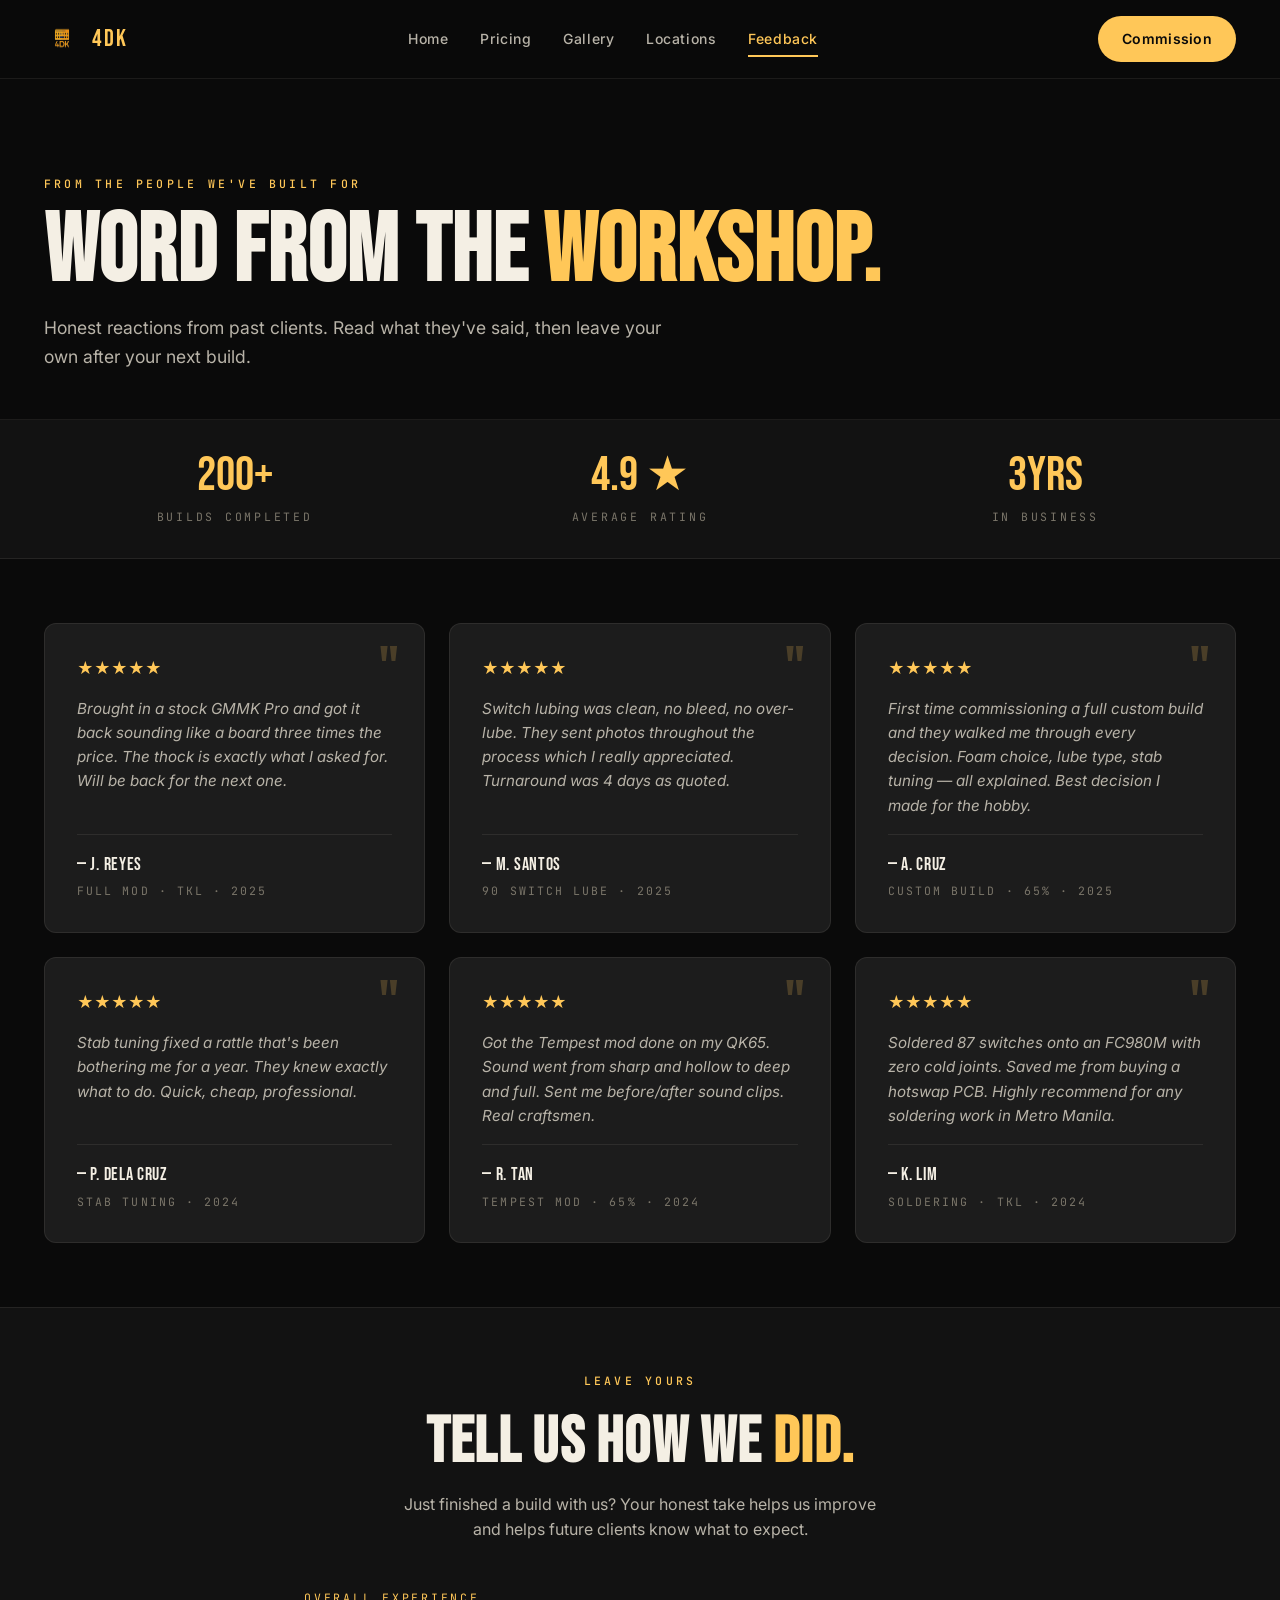
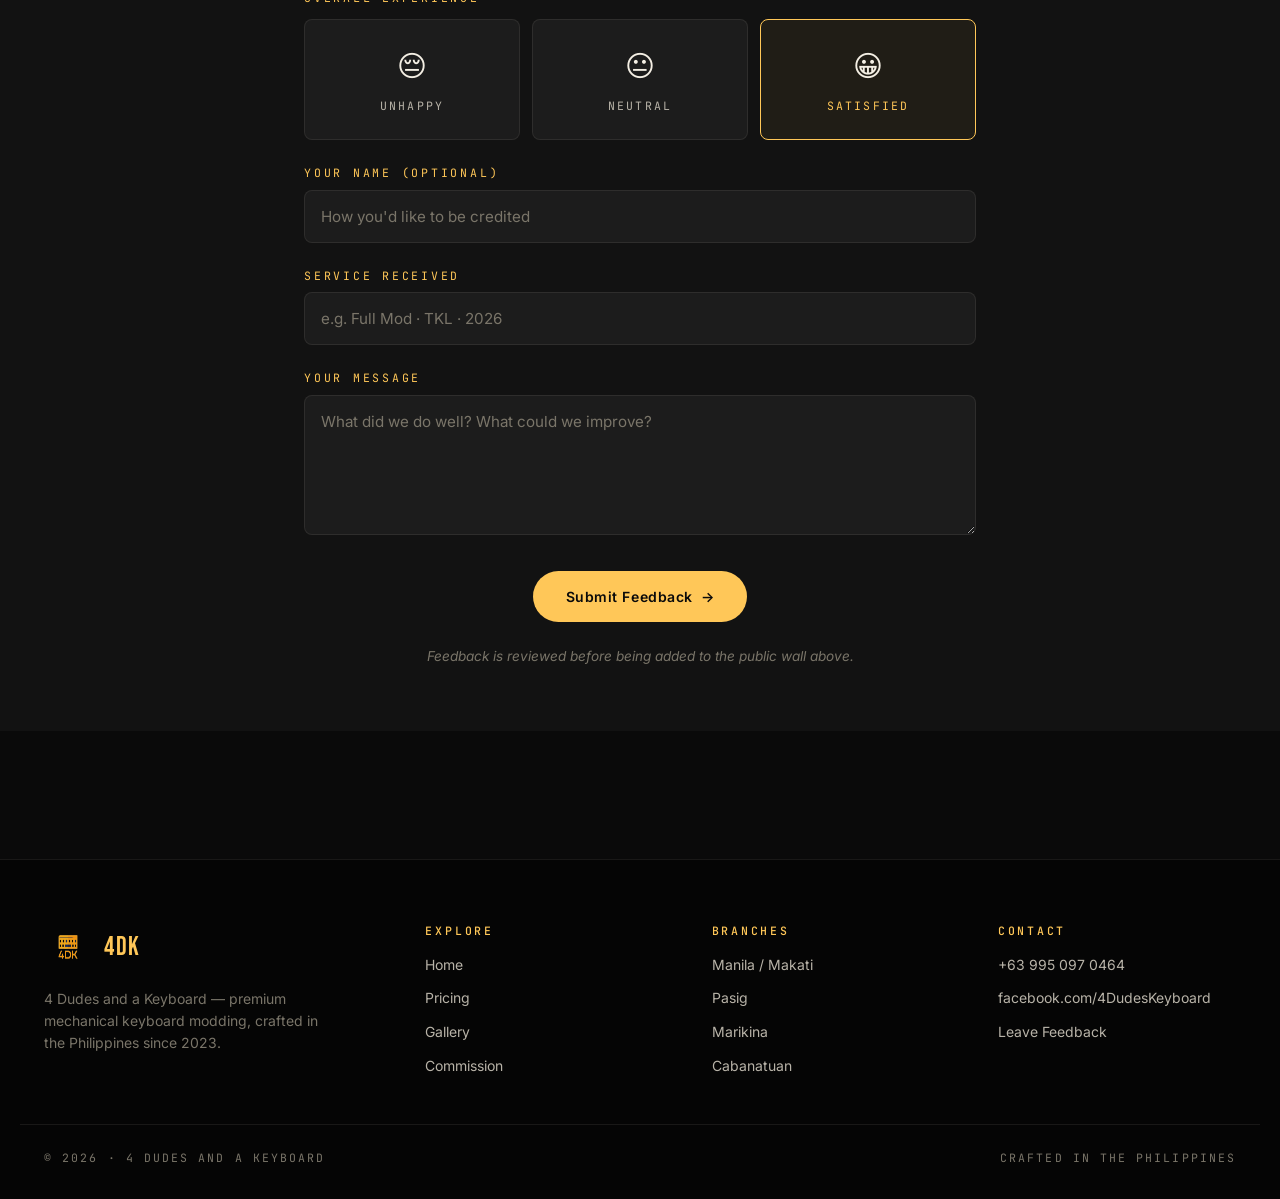
==== feedback.html @ 4314f9ac "Version 1.0" ====
<!DOCTYPE html>
<html lang="en">
<head>
  <meta charset="UTF-8">
  <meta name="viewport" content="width=device-width, initial-scale=1.0">
  <title>Feedback — 4DK</title>
  <meta name="description" content="What past clients say about 4DK keyboard modding service. Leave your own feedback after your build.">
  <link rel="icon" href="images/4dkminilogonobg.png">
  <link rel="stylesheet" href="assets/css/styles.css">

  <style>
    /* ── PAGE HERO ─────────────────────────────────────────── */
    .page-hero {
      padding: var(--sp-9) 0 var(--sp-7);
      border-bottom: 1px solid var(--rule);
    }

    .page-hero__title {
      font-family: 'Bebas Neue', sans-serif;
      font-size: var(--fs-display-xl);
      line-height: 0.92;
      letter-spacing: 0.01em;
      color: var(--ink);
      text-transform: uppercase;
      margin-bottom: var(--sp-4);
    }

    .page-hero__title em {
      font-style: normal;
      color: var(--yellow);
    }

    .page-hero__lede {
      font-size: 1.1rem;
      color: var(--ink-mid);
      max-width: 620px;
      line-height: 1.65;
    }

    /* ── STATS STRIP ───────────────────────────────────────── */
    .stats {
      background: var(--bg-elev-1);
      border-bottom: 1px solid var(--rule);
      padding: var(--sp-6) 0;
    }

    .stats__grid {
      display: grid;
      grid-template-columns: repeat(3, 1fr);
      gap: var(--sp-5);
      text-align: center;
    }

    .stat__value {
      font-family: 'Bebas Neue', sans-serif;
      font-size: 3rem;
      line-height: 1;
      color: var(--yellow);
      margin-bottom: var(--sp-2);
    }

    .stat__label {
      font-family: 'JetBrains Mono', monospace;
      font-size: var(--fs-eyebrow);
      letter-spacing: 0.24em;
      text-transform: uppercase;
      color: var(--ink-dim);
    }

    @media (max-width: 720px) {
      .stats__grid { grid-template-columns: 1fr; gap: var(--sp-4); }
    }

    /* ── REVIEWS GRID ──────────────────────────────────────── */
    .reviews {
      padding: var(--sp-8) 0;
    }

    .reviews__grid {
      display: grid;
      grid-template-columns: repeat(3, 1fr);
      gap: var(--sp-5);
    }

    .review {
      background: var(--bg-card);
      border: 1px solid var(--rule);
      border-radius: 12px;
      padding: var(--sp-6);
      display: flex;
      flex-direction: column;
      gap: var(--sp-4);
      transition: all 0.25s var(--ease);
      position: relative;
    }

    .review:hover {
      border-color: var(--rule-accent);
      transform: translateY(-3px);
    }

    .review__quote-mark {
      position: absolute;
      top: var(--sp-4);
      right: var(--sp-5);
      font-family: 'Bebas Neue', sans-serif;
      font-size: 4rem;
      line-height: 1;
      color: var(--yellow);
      opacity: 0.2;
    }

    .review__stars {
      display: flex;
      gap: 2px;
      color: var(--yellow);
      font-size: 1rem;
    }

    .review__body {
      font-size: 0.95rem;
      color: var(--ink-mid);
      line-height: 1.6;
      font-style: italic;
      flex: 1;
    }

    .review__meta {
      padding-top: var(--sp-4);
      border-top: 1px solid var(--rule);
      display: flex;
      flex-direction: column;
      gap: var(--sp-1);
    }

    .review__name {
      font-family: 'Bebas Neue', sans-serif;
      font-size: 1.1rem;
      letter-spacing: 0.04em;
      color: var(--ink);
      text-transform: uppercase;
    }

    .review__detail {
      font-family: 'JetBrains Mono', monospace;
      font-size: var(--fs-eyebrow);
      letter-spacing: 0.18em;
      text-transform: uppercase;
      color: var(--ink-dim);
    }

    @media (max-width: 880px) {
      .reviews__grid { grid-template-columns: 1fr; }
    }
    @media (min-width: 881px) and (max-width: 1120px) {
      .reviews__grid { grid-template-columns: repeat(2, 1fr); }
    }

    /* ── SUBMIT SECTION ────────────────────────────────────── */
    .submit {
      background: var(--bg-elev-1);
      border-top: 1px solid var(--rule);
      padding: var(--sp-8) 0;
    }

    .submit__inner {
      max-width: 720px;
      margin: 0 auto;
      padding: 0 var(--sp-5);
    }

    .submit__head {
      text-align: center;
      margin-bottom: var(--sp-7);
    }

    .submit__title {
      font-family: 'Bebas Neue', sans-serif;
      font-size: var(--fs-display);
      letter-spacing: 0.02em;
      color: var(--ink);
      text-transform: uppercase;
      margin-bottom: var(--sp-3);
    }

    .submit__title em {
      font-style: normal;
      color: var(--yellow);
    }

    .submit__desc {
      color: var(--ink-mid);
      max-width: 480px;
      margin: 0 auto;
    }

    .feedback-form {
      display: flex;
      flex-direction: column;
      gap: var(--sp-5);
    }

    .rating-group {
      display: flex;
      flex-direction: column;
      gap: var(--sp-3);
    }

    .rating-group__label {
      font-family: 'JetBrains Mono', monospace;
      font-size: var(--fs-eyebrow);
      letter-spacing: 0.24em;
      text-transform: uppercase;
      color: var(--yellow);
    }

    .rating-options {
      display: flex;
      gap: var(--sp-3);
      flex-wrap: wrap;
    }

    .rating-option {
      flex: 1;
      min-width: 130px;
      padding: var(--sp-5);
      background: var(--bg-card);
      border: 1px solid var(--rule);
      border-radius: 8px;
      cursor: pointer;
      text-align: center;
      transition: all 0.2s var(--ease);
      display: flex;
      flex-direction: column;
      align-items: center;
      gap: var(--sp-2);
    }

    .rating-option:hover {
      border-color: var(--rule-accent);
      background: var(--bg-elev-2);
    }

    .rating-option.is-selected {
      border-color: var(--yellow);
      background: rgba(255, 199, 88, 0.06);
    }

    .rating-option__icon {
      font-size: 1.8rem;
    }

    .rating-option__label {
      font-family: 'JetBrains Mono', monospace;
      font-size: var(--fs-eyebrow);
      letter-spacing: 0.18em;
      text-transform: uppercase;
      color: var(--ink-mid);
    }

    .rating-option.is-selected .rating-option__label {
      color: var(--yellow);
    }

    .form-field {
      display: flex;
      flex-direction: column;
      gap: var(--sp-2);
    }

    .form-field label {
      font-family: 'JetBrains Mono', monospace;
      font-size: var(--fs-eyebrow);
      letter-spacing: 0.24em;
      text-transform: uppercase;
      color: var(--yellow);
    }

    .form-field input,
    .form-field textarea {
      width: 100%;
      padding: var(--sp-4);
      background: var(--bg-card);
      border: 1px solid var(--rule);
      border-radius: 8px;
      color: var(--ink);
      font-family: 'Inter', sans-serif;
      font-size: 0.95rem;
      transition: border-color 0.2s var(--ease);
      resize: vertical;
    }

    .form-field input:focus,
    .form-field textarea:focus {
      outline: none;
      border-color: var(--yellow);
    }

    .form-field textarea { min-height: 140px; }

    .form-field input::placeholder,
    .form-field textarea::placeholder {
      color: var(--ink-dim);
    }

    .form-submit {
      display: flex;
      gap: var(--sp-4);
      justify-content: center;
      align-items: center;
      margin-top: var(--sp-3);
    }

    .form-note {
      font-size: 0.85rem;
      color: var(--ink-dim);
      font-style: italic;
    }

    /* success state */
    .submit-success {
      display: none;
      text-align: center;
      padding: var(--sp-8) var(--sp-5);
    }

    .submit-success.is-visible { display: block; }

    .submit-success__icon {
      width: 70px;
      height: 70px;
      border: 1px solid var(--yellow);
      border-radius: 50%;
      display: flex;
      align-items: center;
      justify-content: center;
      margin: 0 auto var(--sp-5);
      color: var(--yellow);
      font-size: 1.8rem;
    }

    .submit-success__title {
      font-family: 'Bebas Neue', sans-serif;
      font-size: 2rem;
      letter-spacing: 0.04em;
      color: var(--ink);
      text-transform: uppercase;
      margin-bottom: var(--sp-3);
    }

    .submit-success__desc {
      color: var(--ink-mid);
      max-width: 480px;
      margin: 0 auto;
    }

  </style>
</head>
<body>

  <div id="nav-mount"></div>

  <!-- ═══ PAGE HERO ═══════════════════════════════════════════ -->
  <section class="page-hero">
    <div class="container">
      <div class="eyebrow" style="margin-bottom: var(--sp-4);">From The People We've Built For</div>
      <h1 class="page-hero__title">
        Word from the <em>workshop.</em>
      </h1>
      <p class="page-hero__lede">
        Honest reactions from past clients. Read what they've said, then leave
        your own after your next build.
      </p>
    </div>
  </section>

  <!-- ═══ STATS ═══════════════════════════════════════════════ -->
  <section class="stats">
    <div class="container">
      <div class="stats__grid">
        <div class="stat">
          <div class="stat__value">200+</div>
          <div class="stat__label">Builds Completed</div>
        </div>
        <div class="stat">
          <div class="stat__value">4.9 ★</div>
          <div class="stat__label">Average Rating</div>
        </div>
        <div class="stat">
          <div class="stat__value">3yrs</div>
          <div class="stat__label">In Business</div>
        </div>
      </div>
    </div>
  </section>

  <!-- ═══ REVIEWS ═════════════════════════════════════════════ -->
  <section class="reviews">
    <div class="container">
      <div class="reviews__grid">

        <article class="review">
          <span class="review__quote-mark">"</span>
          <div class="review__stars">★★★★★</div>
          <p class="review__body">
            Brought in a stock GMMK Pro and got it back sounding like a board three times the price. The thock is exactly what I asked for. Will be back for the next one.
          </p>
          <div class="review__meta">
            <span class="review__name">— J. Reyes</span>
            <span class="review__detail">Full Mod · TKL · 2025</span>
          </div>
        </article>

        <article class="review">
          <span class="review__quote-mark">"</span>
          <div class="review__stars">★★★★★</div>
          <p class="review__body">
            Switch lubing was clean, no bleed, no over-lube. They sent photos throughout the process which I really appreciated. Turnaround was 4 days as quoted.
          </p>
          <div class="review__meta">
            <span class="review__name">— M. Santos</span>
            <span class="review__detail">90 Switch Lube · 2025</span>
          </div>
        </article>

        <article class="review">
          <span class="review__quote-mark">"</span>
          <div class="review__stars">★★★★★</div>
          <p class="review__body">
            First time commissioning a full custom build and they walked me through every decision. Foam choice, lube type, stab tuning — all explained. Best decision I made for the hobby.
          </p>
          <div class="review__meta">
            <span class="review__name">— A. Cruz</span>
            <span class="review__detail">Custom Build · 65% · 2025</span>
          </div>
        </article>

        <article class="review">
          <span class="review__quote-mark">"</span>
          <div class="review__stars">★★★★★</div>
          <p class="review__body">
            Stab tuning fixed a rattle that's been bothering me for a year. They knew exactly what to do. Quick, cheap, professional.
          </p>
          <div class="review__meta">
            <span class="review__name">— P. Dela Cruz</span>
            <span class="review__detail">Stab Tuning · 2024</span>
          </div>
        </article>

        <article class="review">
          <span class="review__quote-mark">"</span>
          <div class="review__stars">★★★★★</div>
          <p class="review__body">
            Got the Tempest mod done on my QK65. Sound went from sharp and hollow to deep and full. Sent me before/after sound clips. Real craftsmen.
          </p>
          <div class="review__meta">
            <span class="review__name">— R. Tan</span>
            <span class="review__detail">Tempest Mod · 65% · 2024</span>
          </div>
        </article>

        <article class="review">
          <span class="review__quote-mark">"</span>
          <div class="review__stars">★★★★★</div>
          <p class="review__body">
            Soldered 87 switches onto an FC980M with zero cold joints. Saved me from buying a hotswap PCB. Highly recommend for any soldering work in Metro Manila.
          </p>
          <div class="review__meta">
            <span class="review__name">— K. Lim</span>
            <span class="review__detail">Soldering · TKL · 2024</span>
          </div>
        </article>

      </div>
    </div>
  </section>

  <!-- ═══ SUBMIT FEEDBACK ═════════════════════════════════════ -->
  <section class="submit">
    <div class="submit__inner">

      <div class="submit__head">
        <div class="eyebrow" style="margin-bottom: var(--sp-4);">Leave Yours</div>
        <h2 class="submit__title">Tell us how we <em>did.</em></h2>
        <p class="submit__desc">
          Just finished a build with us? Your honest take helps us improve and
          helps future clients know what to expect.
        </p>
      </div>

      <form class="feedback-form" id="feedbackForm">

        <div class="rating-group">
          <span class="rating-group__label">Overall Experience</span>
          <div class="rating-options" id="ratingOptions">
            <div class="rating-option" data-rating="unhappy">
              <div class="rating-option__icon">😔</div>
              <div class="rating-option__label">Unhappy</div>
            </div>
            <div class="rating-option" data-rating="neutral">
              <div class="rating-option__icon">😐</div>
              <div class="rating-option__label">Neutral</div>
            </div>
            <div class="rating-option is-selected" data-rating="satisfied">
              <div class="rating-option__icon">😀</div>
              <div class="rating-option__label">Satisfied</div>
            </div>
          </div>
        </div>

        <div class="form-field">
          <label for="name">Your Name (optional)</label>
          <input type="text" id="name" name="name" placeholder="How you'd like to be credited">
        </div>

        <div class="form-field">
          <label for="service">Service Received</label>
          <input type="text" id="service" name="service" placeholder="e.g. Full Mod · TKL · 2026">
        </div>

        <div class="form-field">
          <label for="message">Your Message</label>
          <textarea id="message" name="message" placeholder="What did we do well? What could we improve?"></textarea>
        </div>

        <div class="form-submit">
          <button type="submit" class="btn btn--primary">
            Submit Feedback
            <span class="btn__arrow">→</span>
          </button>
        </div>

        <p class="form-note text-center">
          Feedback is reviewed before being added to the public wall above.
        </p>

      </form>

      <div class="submit-success" id="submitSuccess">
        <div class="submit-success__icon">✓</div>
        <h3 class="submit-success__title">Thank You</h3>
        <p class="submit-success__desc">
          Your feedback has been received. We review every submission and add
          approved entries to the public wall within a few days. Your honest take
          helps us get better.
        </p>
      </div>

    </div>
  </section>

  <div id="footer-mount"></div>

  <script src="assets/js/components.js"></script>
  <script>
    /* ── Rating selector ── */
    document.querySelectorAll('.rating-option').forEach(opt => {
      opt.addEventListener('click', () => {
        document.querySelectorAll('.rating-option').forEach(o => o.classList.remove('is-selected'));
        opt.classList.add('is-selected');
      });
    });

    /* ── Form submission ──
       Currently shows local "thank you" state. Wire to Tally → Notion
       (or any backend) by replacing the submit handler with a fetch call. */
    document.getElementById('feedbackForm').addEventListener('submit', (e) => {
      e.preventDefault();
      const data = {
        rating: document.querySelector('.rating-option.is-selected')?.dataset.rating || 'neutral',
        name: document.getElementById('name').value,
        service: document.getElementById('service').value,
        message: document.getElementById('message').value,
      };
      // TODO: send `data` to your backend / Tally / Notion endpoint
      console.log('Feedback submitted:', data);

      document.getElementById('feedbackForm').style.display = 'none';
      document.getElementById('submitSuccess').classList.add('is-visible');
      document.getElementById('submitSuccess').scrollIntoView({ behavior: 'smooth', block: 'center' });
    });
  </script>
</body>
</html>
---- assets/css/styles.css ----
/* ═══════════════════════════════════════════════════════════════════
   4DK · 4 DUDES AND A KEYBOARD
   Master stylesheet — design tokens, layout primitives, components
   ═══════════════════════════════════════════════════════════════════ */

@import url('https://fonts.googleapis.com/css2?family=Bebas+Neue&family=Inter:wght@300;400;500;600;700;900&family=JetBrains+Mono:wght@400;500&display=swap');

/* ── DESIGN TOKENS ───────────────────────────────────────────────── */
:root {
  /* Surfaces */
  --bg:          #0a0a0a;
  --bg-elev-1:   #121212;
  --bg-elev-2:   #181818;
  --bg-card:     #1c1c1c;
  --bg-overlay:  rgba(10, 10, 10, 0.92);

  /* Brand accent — the 4DK yellow */
  --yellow:      #ffc758;
  --yellow-deep: #fcac0e;
  --yellow-soft: #b89346;
  --yellow-faint:#4a3b1a;

  /* Ink / text */
  --ink:         #f4efe4;
  --ink-mid:     #b8b3a8;
  --ink-dim:     #7a7569;
  --ink-faint:   #3a3833;

  /* Rules / borders */
  --rule:        rgba(244, 239, 228, 0.08);
  --rule-strong: rgba(244, 239, 228, 0.18);
  --rule-accent: rgba(255, 199, 88, 0.20);

  /* Type scale */
  --fs-display-xl: clamp(3rem, 8vw, 6rem);
  --fs-display:    clamp(2.25rem, 5vw, 4rem);
  --fs-h1:         clamp(1.75rem, 3.5vw, 2.5rem);
  --fs-h2:         clamp(1.4rem, 2.5vw, 1.75rem);
  --fs-h3:         clamp(1.15rem, 2vw, 1.3rem);
  --fs-body:       1rem;
  --fs-small:      0.875rem;
  --fs-mono:       0.85rem;
  --fs-eyebrow:    0.72rem;

  /* Spacing scale */
  --sp-1: 0.25rem;
  --sp-2: 0.5rem;
  --sp-3: 0.75rem;
  --sp-4: 1rem;
  --sp-5: 1.5rem;
  --sp-6: 2rem;
  --sp-7: 3rem;
  --sp-8: 4rem;
  --sp-9: 6rem;
  --sp-10: 8rem;

  /* Containers */
  --container-max: 1240px;
  --container-narrow: 920px;
  --container-tight: 680px;

  /* Motion */
  --ease: cubic-bezier(.4, 0, .2, 1);
  --ease-out: cubic-bezier(.16, 1, .3, 1);
}

/* ── RESET ───────────────────────────────────────────────────────── */
*, *::before, *::after { box-sizing: border-box; margin: 0; padding: 0; }

html { scroll-behavior: smooth; }

body {
  min-height: 100vh;
  background: var(--bg);
  color: var(--ink);
  font-family: 'Inter', system-ui, sans-serif;
  font-size: var(--fs-body);
  line-height: 1.55;
  font-weight: 400;
  -webkit-font-smoothing: antialiased;
  -moz-osx-font-smoothing: grayscale;
  overflow-x: hidden;
}

img { max-width: 100%; display: block; }

a {
  color: inherit;
  text-decoration: none;
  transition: color 0.2s var(--ease);
}

button {
  background: none;
  border: none;
  cursor: pointer;
  font-family: inherit;
  color: inherit;
}

/* ── TYPOGRAPHY PRIMITIVES ───────────────────────────────────────── */
.display {
  font-family: 'Bebas Neue', 'Inter', sans-serif;
  font-weight: 400;
  letter-spacing: 0.04em;
  line-height: 0.95;
  text-transform: uppercase;
}

.eyebrow {
  font-family: 'JetBrains Mono', monospace;
  font-size: var(--fs-eyebrow);
  letter-spacing: 0.28em;
  text-transform: uppercase;
  color: var(--yellow);
  font-weight: 500;
}

.mono { font-family: 'JetBrains Mono', monospace; }

h1, h2, h3, h4 { font-weight: 700; line-height: 1.15; letter-spacing: -0.01em; }

p { color: var(--ink-mid); }

/* ── CONTAINERS ──────────────────────────────────────────────────── */
.container {
  width: 100%;
  max-width: var(--container-max);
  margin: 0 auto;
  padding: 0 var(--sp-5);
}

.container--narrow { max-width: var(--container-narrow); }
.container--tight  { max-width: var(--container-tight); }

.section { padding: var(--sp-9) 0; }
.section--tight { padding: var(--sp-7) 0; }

/* ── NAVIGATION ──────────────────────────────────────────────────── */
.nav {
  position: sticky;
  top: 0;
  z-index: 100;
  background: var(--bg-overlay);
  backdrop-filter: blur(14px);
  -webkit-backdrop-filter: blur(14px);
  border-bottom: 1px solid var(--rule);
}

.nav__inner {
  max-width: var(--container-max);
  margin: 0 auto;
  padding: var(--sp-4) var(--sp-5);
  display: flex;
  align-items: center;
  justify-content: space-between;
  gap: var(--sp-5);
}

.nav__brand {
  display: flex;
  align-items: center;
  gap: var(--sp-3);
  font-family: 'Bebas Neue', sans-serif;
  font-size: 1.5rem;
  letter-spacing: 0.08em;
  color: var(--yellow);
  flex-shrink: 0;
}

.nav__brand img { width: 36px; height: 36px; }

.nav__links {
  display: flex;
  align-items: center;
  gap: var(--sp-6);
  list-style: none;
}

.nav__links a {
  font-size: var(--fs-small);
  font-weight: 500;
  letter-spacing: 0.04em;
  color: var(--ink-mid);
  position: relative;
  padding: var(--sp-2) 0;
}

.nav__links a:hover { color: var(--ink); }

.nav__links a.is-current {
  color: var(--yellow);
}

.nav__links a.is-current::after {
  content: "";
  position: absolute;
  bottom: -2px;
  left: 0;
  right: 0;
  height: 2px;
  background: var(--yellow);
}

.nav__cta {
  padding: var(--sp-3) var(--sp-5);
  background: var(--yellow);
  color: var(--bg);
  border-radius: 999px;
  font-size: var(--fs-small);
  font-weight: 600;
  letter-spacing: 0.02em;
  transition: all 0.2s var(--ease);
}

.nav__cta:hover {
  background: var(--yellow-deep);
  transform: translateY(-1px);
}

.nav__toggle { display: none; }

/* mobile nav */
@media (max-width: 880px) {
  .nav__links { display: none; }
  .nav__toggle {
    display: flex;
    flex-direction: column;
    gap: 5px;
    width: 28px;
    cursor: pointer;
  }
  .nav__toggle span {
    height: 2px;
    background: var(--ink);
    transition: all 0.2s var(--ease);
  }
  .nav.is-open .nav__links {
    display: flex;
    position: absolute;
    top: 100%;
    left: 0;
    right: 0;
    flex-direction: column;
    background: var(--bg-elev-1);
    border-bottom: 1px solid var(--rule);
    padding: var(--sp-5);
    gap: var(--sp-4);
  }
  .nav.is-open .nav__toggle span:nth-child(1) { transform: rotate(45deg) translate(5px, 5px); }
  .nav.is-open .nav__toggle span:nth-child(2) { opacity: 0; }
  .nav.is-open .nav__toggle span:nth-child(3) { transform: rotate(-45deg) translate(7px, -7px); }
}

/* ── BUTTONS ─────────────────────────────────────────────────────── */
.btn {
  display: inline-flex;
  align-items: center;
  gap: var(--sp-2);
  padding: var(--sp-4) var(--sp-6);
  font-size: var(--fs-small);
  font-weight: 600;
  letter-spacing: 0.04em;
  border-radius: 999px;
  transition: all 0.25s var(--ease);
  cursor: pointer;
  border: 1px solid transparent;
}

.btn--primary {
  background: var(--yellow);
  color: var(--bg);
}
.btn--primary:hover {
  background: var(--yellow-deep);
  transform: translateY(-2px);
}

.btn--ghost {
  background: transparent;
  border-color: var(--rule-strong);
  color: var(--ink);
}
.btn--ghost:hover {
  border-color: var(--yellow);
  color: var(--yellow);
}

.btn__arrow {
  transition: transform 0.25s var(--ease);
}
.btn:hover .btn__arrow { transform: translateX(3px); }

/* ── EYEBROW + RULE PATTERN ──────────────────────────────────────── */
.section-head {
  display: flex;
  flex-direction: column;
  gap: var(--sp-4);
  margin-bottom: var(--sp-8);
}

.section-head__eyebrow {
  display: flex;
  align-items: center;
  gap: var(--sp-3);
}

.section-head__eyebrow::before {
  content: "";
  width: 32px;
  height: 1px;
  background: var(--yellow);
}

.section-head__title {
  font-family: 'Bebas Neue', sans-serif;
  font-size: var(--fs-display);
  letter-spacing: 0.02em;
  line-height: 0.95;
  color: var(--ink);
  text-transform: uppercase;
}

.section-head__desc {
  font-size: 1.05rem;
  color: var(--ink-mid);
  max-width: 600px;
  line-height: 1.6;
}

/* ── CARD ────────────────────────────────────────────────────────── */
.card {
  background: var(--bg-card);
  border: 1px solid var(--rule);
  border-radius: 12px;
  padding: var(--sp-6);
  transition: all 0.25s var(--ease);
}

.card:hover {
  border-color: var(--rule-accent);
  transform: translateY(-3px);
}

/* ── FOOTER ──────────────────────────────────────────────────────── */
.footer {
  background: #050505;
  border-top: 1px solid var(--rule);
  padding: var(--sp-8) 0 var(--sp-6);
  margin-top: var(--sp-10);
}

.footer__inner {
  max-width: var(--container-max);
  margin: 0 auto;
  padding: 0 var(--sp-5);
  display: grid;
  grid-template-columns: 1.4fr 1fr 1fr 1fr;
  gap: var(--sp-7);
}

.footer__brand {
  display: flex;
  flex-direction: column;
  gap: var(--sp-4);
}

.footer__logo {
  display: flex;
  align-items: center;
  gap: var(--sp-3);
  font-family: 'Bebas Neue', sans-serif;
  font-size: 1.6rem;
  letter-spacing: 0.06em;
  color: var(--yellow);
}

.footer__logo img { width: 48px; height: 48px; }

.footer__tagline {
  font-size: var(--fs-small);
  color: var(--ink-dim);
  line-height: 1.55;
  max-width: 280px;
}

.footer__col h4 {
  font-family: 'JetBrains Mono', monospace;
  font-size: var(--fs-eyebrow);
  letter-spacing: 0.24em;
  text-transform: uppercase;
  color: var(--yellow);
  margin-bottom: var(--sp-4);
  font-weight: 500;
}

.footer__col ul { list-style: none; display: flex; flex-direction: column; gap: var(--sp-3); }

.footer__col a, .footer__col li {
  font-size: var(--fs-small);
  color: var(--ink-mid);
  transition: color 0.2s var(--ease);
}

.footer__col a:hover { color: var(--yellow); }

.footer__bottom {
  max-width: var(--container-max);
  margin: var(--sp-7) auto 0;
  padding: var(--sp-5) var(--sp-5) 0;
  border-top: 1px solid var(--rule);
  display: flex;
  justify-content: space-between;
  align-items: center;
  font-family: 'JetBrains Mono', monospace;
  font-size: var(--fs-eyebrow);
  letter-spacing: 0.18em;
  text-transform: uppercase;
  color: var(--ink-dim);
}

@media (max-width: 880px) {
  .footer__inner {
    grid-template-columns: 1fr 1fr;
    gap: var(--sp-6);
  }
  .footer__brand { grid-column: 1 / -1; }
  .footer__bottom { flex-direction: column; gap: var(--sp-3); text-align: center; }
}

/* ── UTILITY ─────────────────────────────────────────────────────── */
.text-center { text-align: center; }
.text-yellow { color: var(--yellow); }
.text-ink-mid { color: var(--ink-mid); }
.text-ink-dim { color: var(--ink-dim); }

.hidden { display: none !important; }

/* fade-up animation */
@keyframes fadeUp {
  from { opacity: 0; transform: translateY(20px); }
  to   { opacity: 1; transform: translateY(0); }
}

.reveal {
  opacity: 0;
  animation: fadeUp 0.7s var(--ease-out) forwards;
}
.reveal--delay-1 { animation-delay: 0.1s; }
.reveal--delay-2 { animation-delay: 0.2s; }
.reveal--delay-3 { animation-delay: 0.3s; }
.reveal--delay-4 { animation-delay: 0.4s; }

@media (prefers-reduced-motion: reduce) {
  *, *::before, *::after {
    animation-duration: 0.01ms !important;
    transition-duration: 0.01ms !important;
  }
}
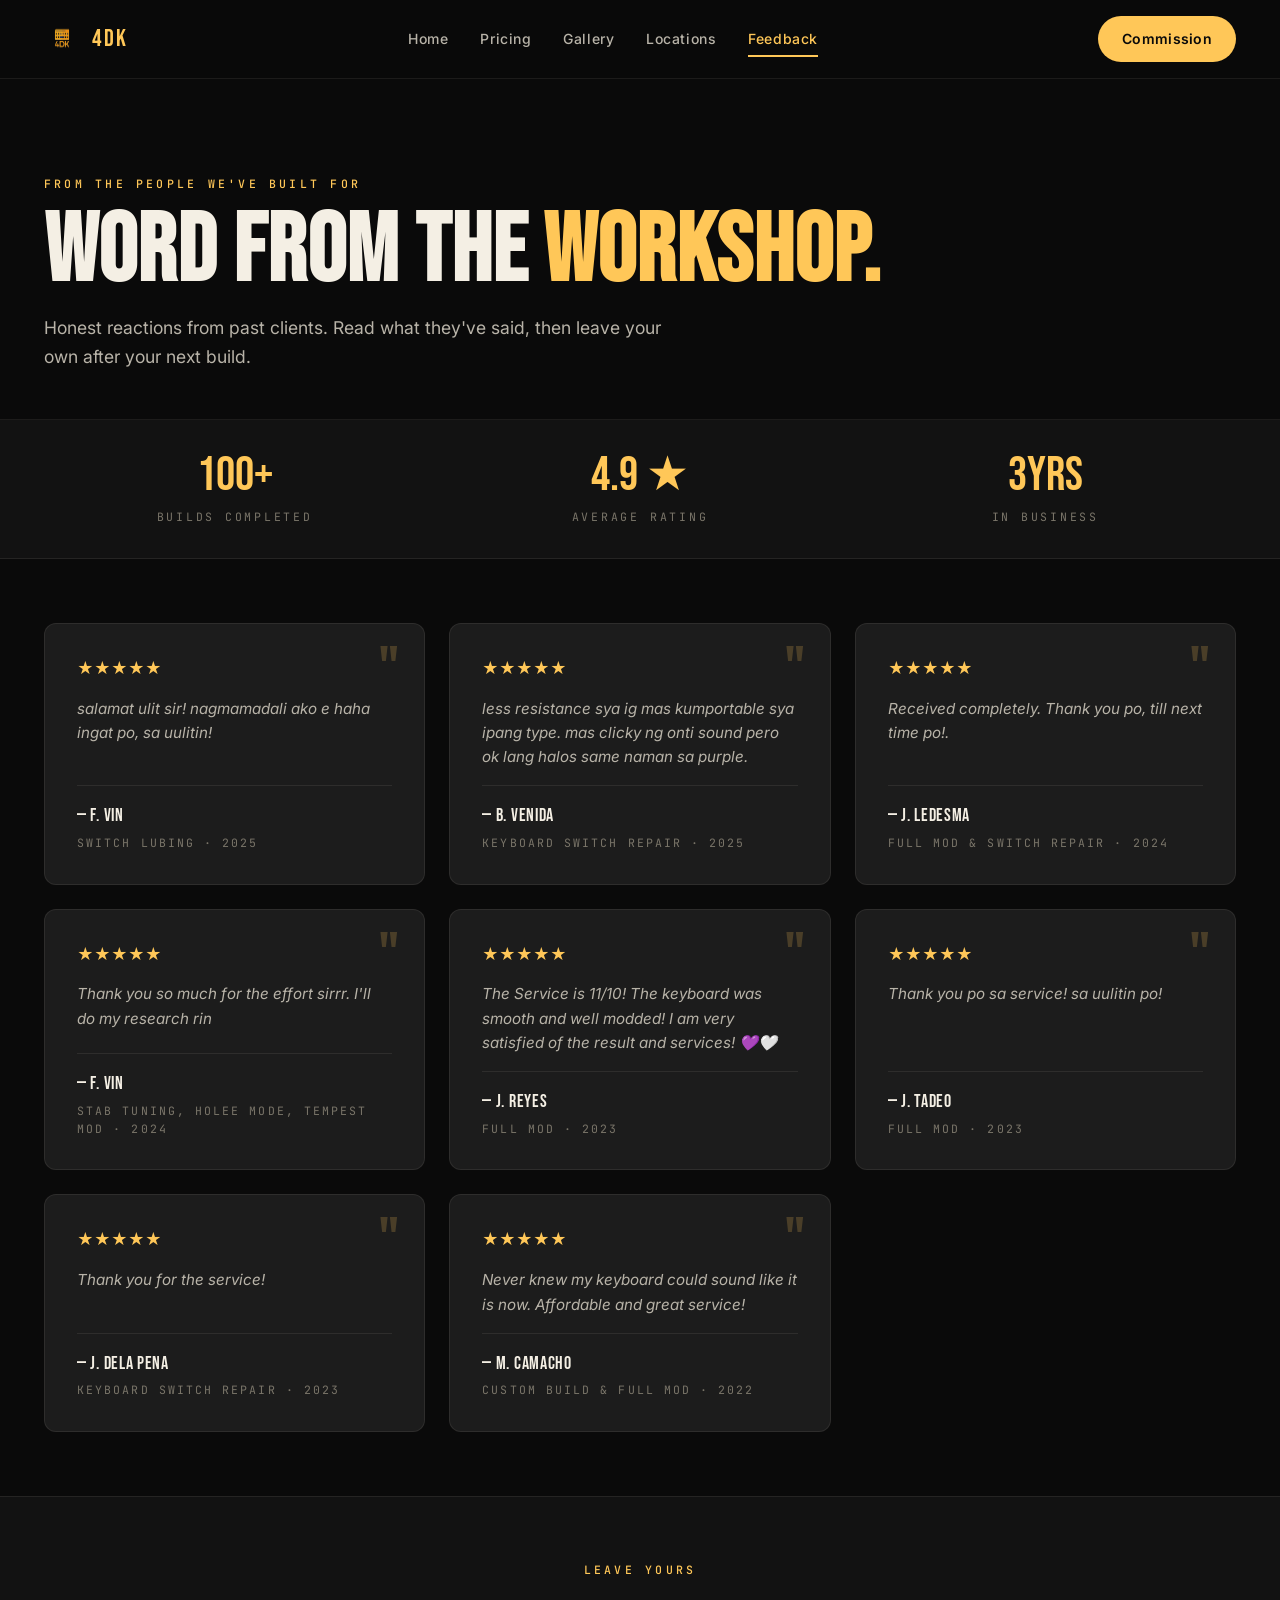
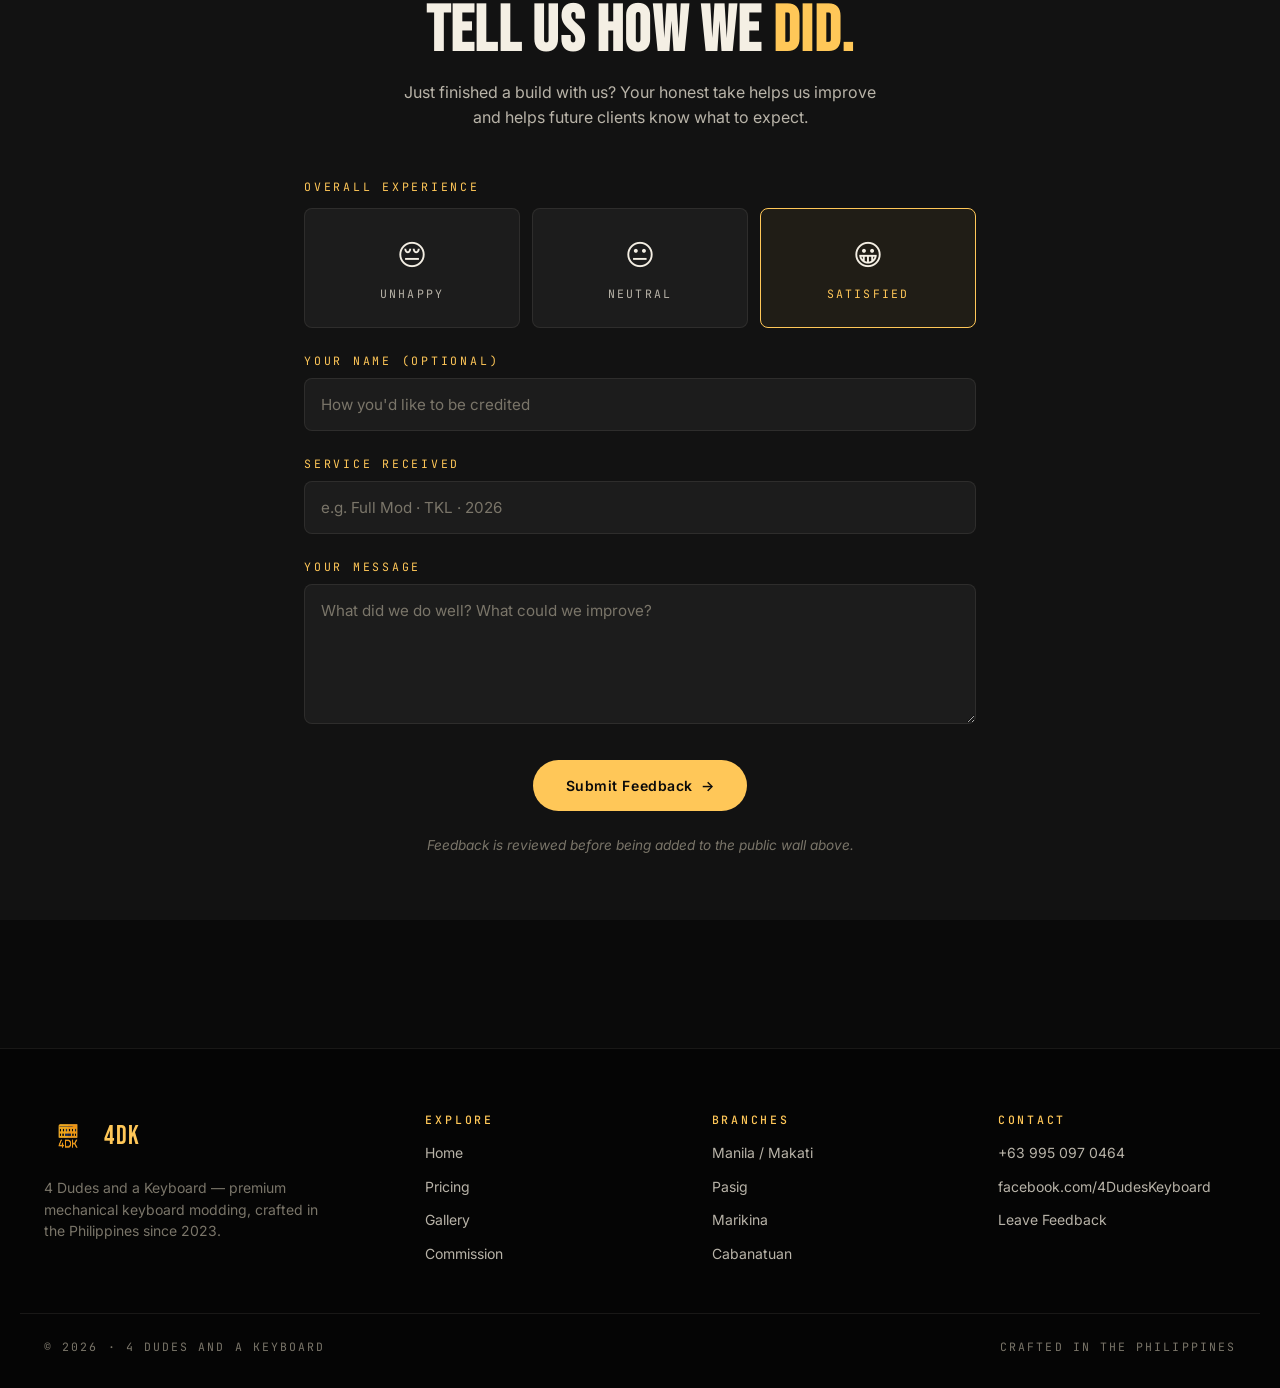
==== commit 1795f40f: "1.4" ====
--- a/feedback.html
+++ b/feedback.html
@@ -379,7 +379,7 @@
     <div class="container">
       <div class="stats__grid">
         <div class="stat">
-          <div class="stat__value">200+</div>
+          <div class="stat__value">100+</div>
           <div class="stat__label">Builds Completed</div>
         </div>
         <div class="stat">
@@ -400,76 +400,100 @@
       <div class="reviews__grid">
 
         <article class="review">
-          <span class="review__quote-mark">"</span>
-          <div class="review__stars">★★★★★</div>
-          <p class="review__body">
-            Brought in a stock GMMK Pro and got it back sounding like a board three times the price. The thock is exactly what I asked for. Will be back for the next one.
-          </p>
-          <div class="review__meta">
-            <span class="review__name">— J. Reyes</span>
-            <span class="review__detail">Full Mod · TKL · 2025</span>
-          </div>
-        </article>
-
-        <article class="review">
-          <span class="review__quote-mark">"</span>
-          <div class="review__stars">★★★★★</div>
-          <p class="review__body">
-            Switch lubing was clean, no bleed, no over-lube. They sent photos throughout the process which I really appreciated. Turnaround was 4 days as quoted.
-          </p>
-          <div class="review__meta">
-            <span class="review__name">— M. Santos</span>
-            <span class="review__detail">90 Switch Lube · 2025</span>
-          </div>
-        </article>
-
-        <article class="review">
-          <span class="review__quote-mark">"</span>
-          <div class="review__stars">★★★★★</div>
-          <p class="review__body">
-            First time commissioning a full custom build and they walked me through every decision. Foam choice, lube type, stab tuning — all explained. Best decision I made for the hobby.
-          </p>
-          <div class="review__meta">
-            <span class="review__name">— A. Cruz</span>
-            <span class="review__detail">Custom Build · 65% · 2025</span>
-          </div>
-        </article>
-
-        <article class="review">
-          <span class="review__quote-mark">"</span>
-          <div class="review__stars">★★★★★</div>
-          <p class="review__body">
-            Stab tuning fixed a rattle that's been bothering me for a year. They knew exactly what to do. Quick, cheap, professional.
-          </p>
-          <div class="review__meta">
-            <span class="review__name">— P. Dela Cruz</span>
-            <span class="review__detail">Stab Tuning · 2024</span>
-          </div>
-        </article>
-
-        <article class="review">
-          <span class="review__quote-mark">"</span>
-          <div class="review__stars">★★★★★</div>
-          <p class="review__body">
-            Got the Tempest mod done on my QK65. Sound went from sharp and hollow to deep and full. Sent me before/after sound clips. Real craftsmen.
-          </p>
-          <div class="review__meta">
-            <span class="review__name">— R. Tan</span>
-            <span class="review__detail">Tempest Mod · 65% · 2024</span>
-          </div>
-        </article>
-
-        <article class="review">
-          <span class="review__quote-mark">"</span>
-          <div class="review__stars">★★★★★</div>
-          <p class="review__body">
-            Soldered 87 switches onto an FC980M with zero cold joints. Saved me from buying a hotswap PCB. Highly recommend for any soldering work in Metro Manila.
-          </p>
-          <div class="review__meta">
-            <span class="review__name">— K. Lim</span>
-            <span class="review__detail">Soldering · TKL · 2024</span>
-          </div>
-        </article>
+  <span class="review__quote-mark">"</span>
+  <div class="review__stars">★★★★★</div>
+  <p class="review__body">
+    salamat ulit sir! nagmamadali ako e haha ingat po, sa uulitin!
+  </p>
+  <div class="review__meta">
+    <span class="review__name">— F. Vin</span>
+    <span class="review__detail">Switch Lubing · 2025</span>
+  </div>
+</article>
+
+<article class="review">
+  <span class="review__quote-mark">"</span>
+  <div class="review__stars">★★★★★</div>
+  <p class="review__body">
+    less resistance sya ig mas kumportable sya ipang type. mas clicky ng onti sound pero ok lang halos same naman sa purple.
+  </p>
+  <div class="review__meta">
+    <span class="review__name">— B. Venida</span>
+    <span class="review__detail">Keyboard Switch Repair · 2025</span>
+  </div>
+</article>
+
+<article class="review">
+  <span class="review__quote-mark">"</span>
+  <div class="review__stars">★★★★★</div>
+  <p class="review__body">
+    Received completely. Thank you po, till next time po!.
+  </p>
+  <div class="review__meta">
+    <span class="review__name">— J. Ledesma</span>
+    <span class="review__detail">Full Mod & Switch Repair · 2024</span>
+  </div>
+</article>
+
+<article class="review">
+  <span class="review__quote-mark">"</span>
+  <div class="review__stars">★★★★★</div>
+  <p class="review__body">
+    Thank you so much for the effort sirrr. I'll do my research rin
+  </p>
+  <div class="review__meta">
+    <span class="review__name">— F. Vin</span>
+    <span class="review__detail">Stab Tuning, Holee Mode, Tempest Mod · 2024</span>
+  </div>
+</article>
+
+<article class="review">
+  <span class="review__quote-mark">"</span>
+  <div class="review__stars">★★★★★</div>
+  <p class="review__body">
+    The Service is 11/10! The keyboard was smooth and well modded! I am very satisfied of the result and services! 💜🤍
+  </p>
+  <div class="review__meta">
+    <span class="review__name">— J. Reyes</span>
+    <span class="review__detail">Full Mod · 2023</span>
+  </div>
+</article>
+
+<article class="review">
+  <span class="review__quote-mark">"</span>
+  <div class="review__stars">★★★★★</div>
+  <p class="review__body">
+    Thank you po sa service! sa uulitin po!
+  </p>
+  <div class="review__meta">
+    <span class="review__name">— J. Tadeo</span>
+    <span class="review__detail">Full Mod · 2023</span>
+  </div>
+</article>
+
+<article class="review">
+  <span class="review__quote-mark">"</span>
+  <div class="review__stars">★★★★★</div>
+  <p class="review__body">
+    Thank you for the service!
+  </p>
+  <div class="review__meta">
+    <span class="review__name">— J. Dela Pena</span>
+    <span class="review__detail">Keyboard Switch Repair · 2023</span>
+  </div>
+</article>
+
+<article class="review">
+  <span class="review__quote-mark">"</span>
+  <div class="review__stars">★★★★★</div>
+  <p class="review__body">
+    Never knew my keyboard could sound like it is now. Affordable and great service!
+  </p>
+  <div class="review__meta">
+    <span class="review__name">— M. Camacho</span>
+    <span class="review__detail">Custom Build & Full Mod · 2022</span>
+  </div>
+</article>
 
       </div>
     </div>
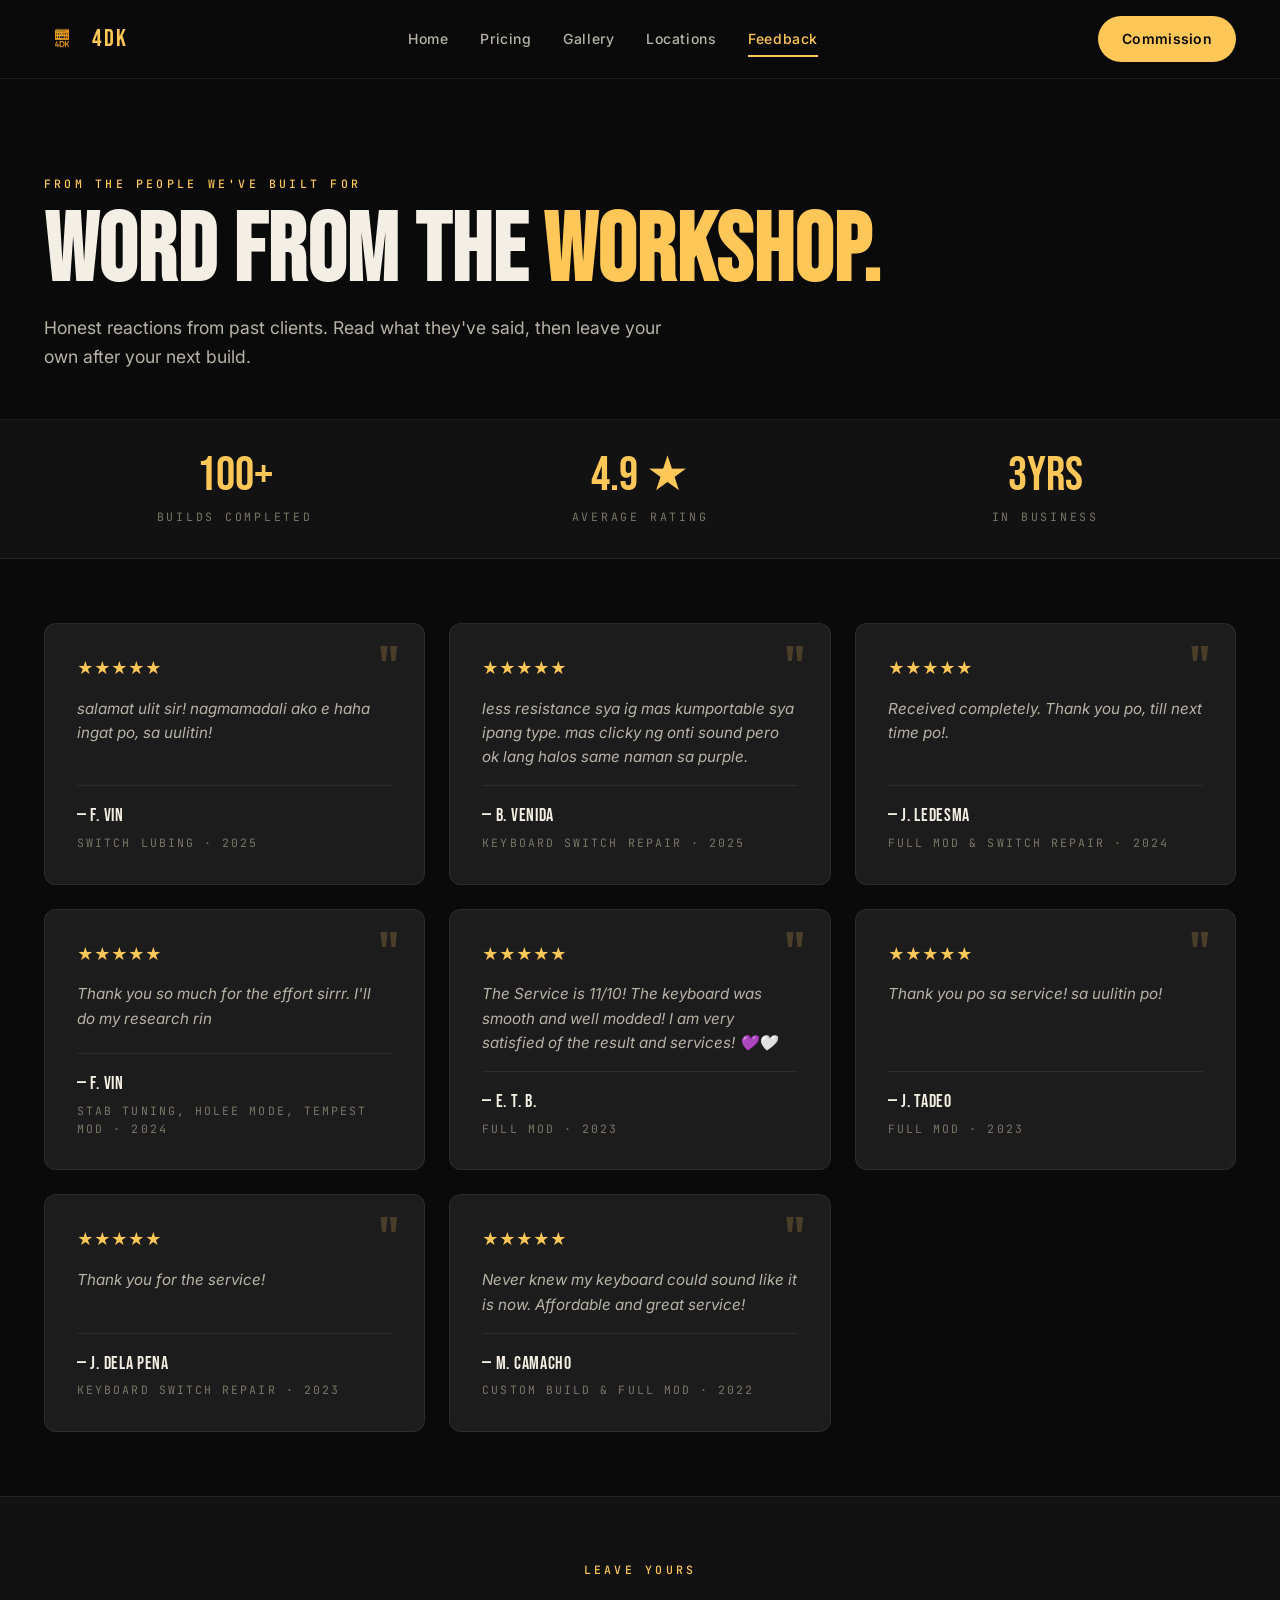
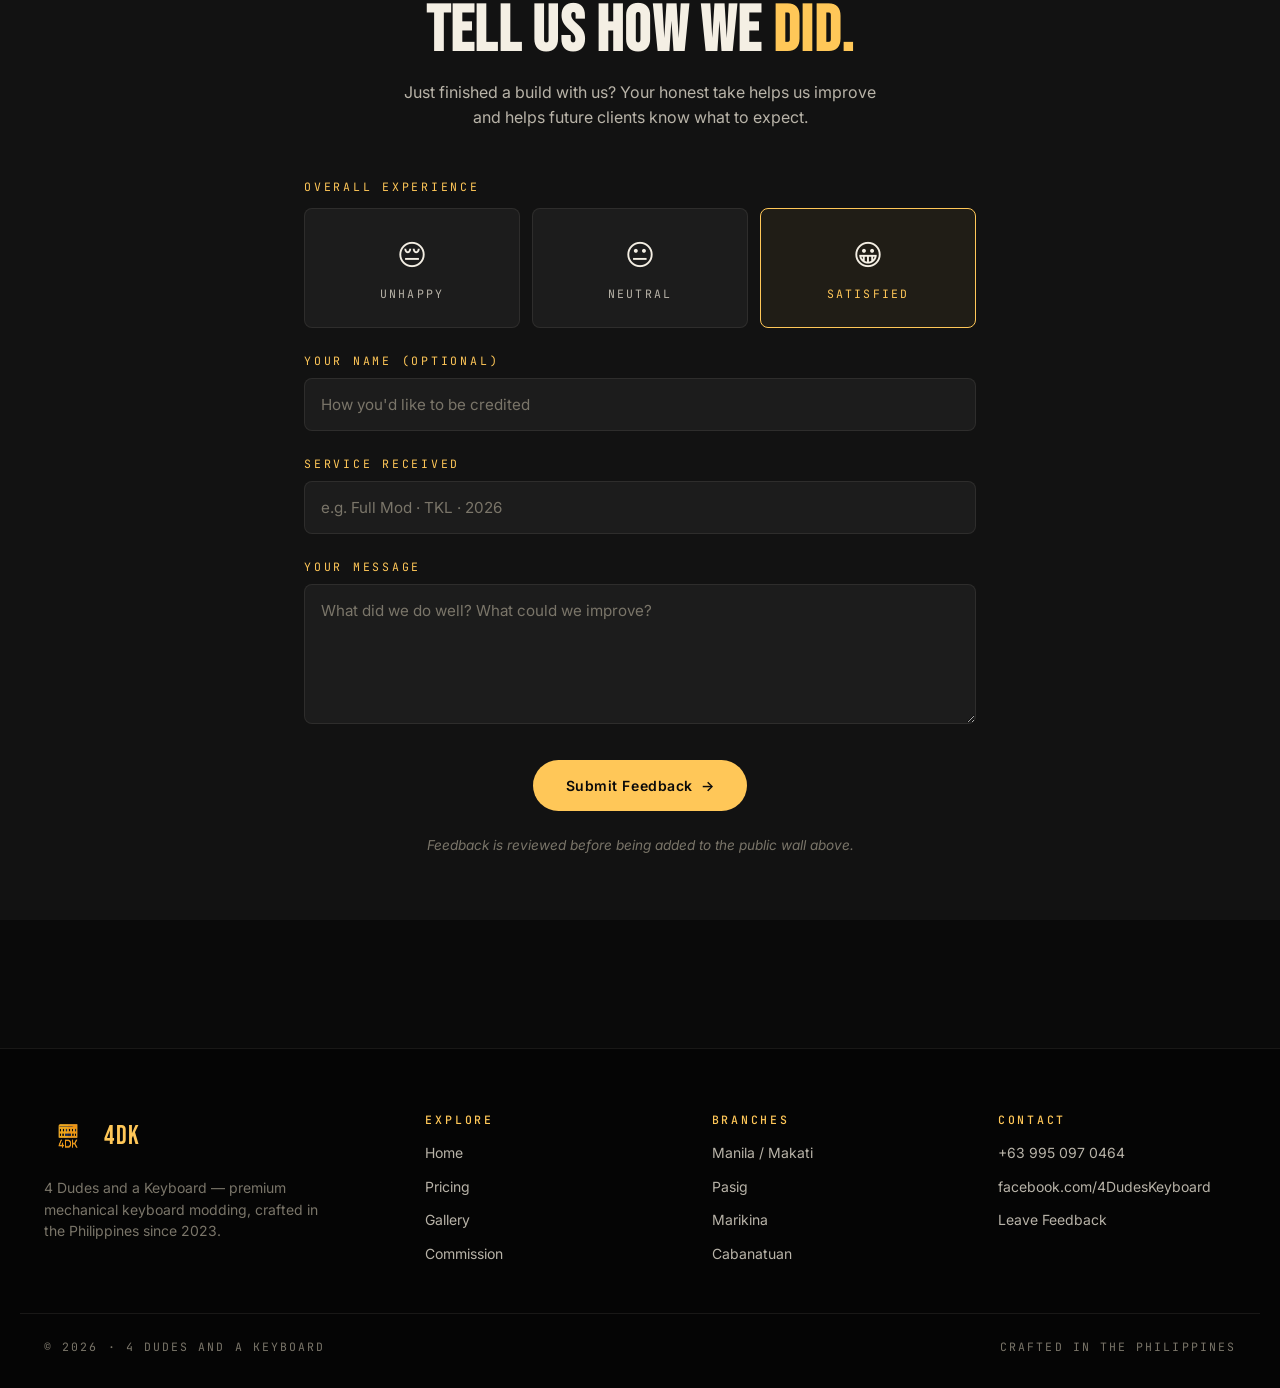
==== commit 9ed3a4f1: "1.5" ====
--- a/feedback.html
+++ b/feedback.html
@@ -454,7 +454,7 @@
     The Service is 11/10! The keyboard was smooth and well modded! I am very satisfied of the result and services! 💜🤍
   </p>
   <div class="review__meta">
-    <span class="review__name">— J. Reyes</span>
+    <span class="review__name">— E. T. B.</span>
     <span class="review__detail">Full Mod · 2023</span>
   </div>
 </article>
